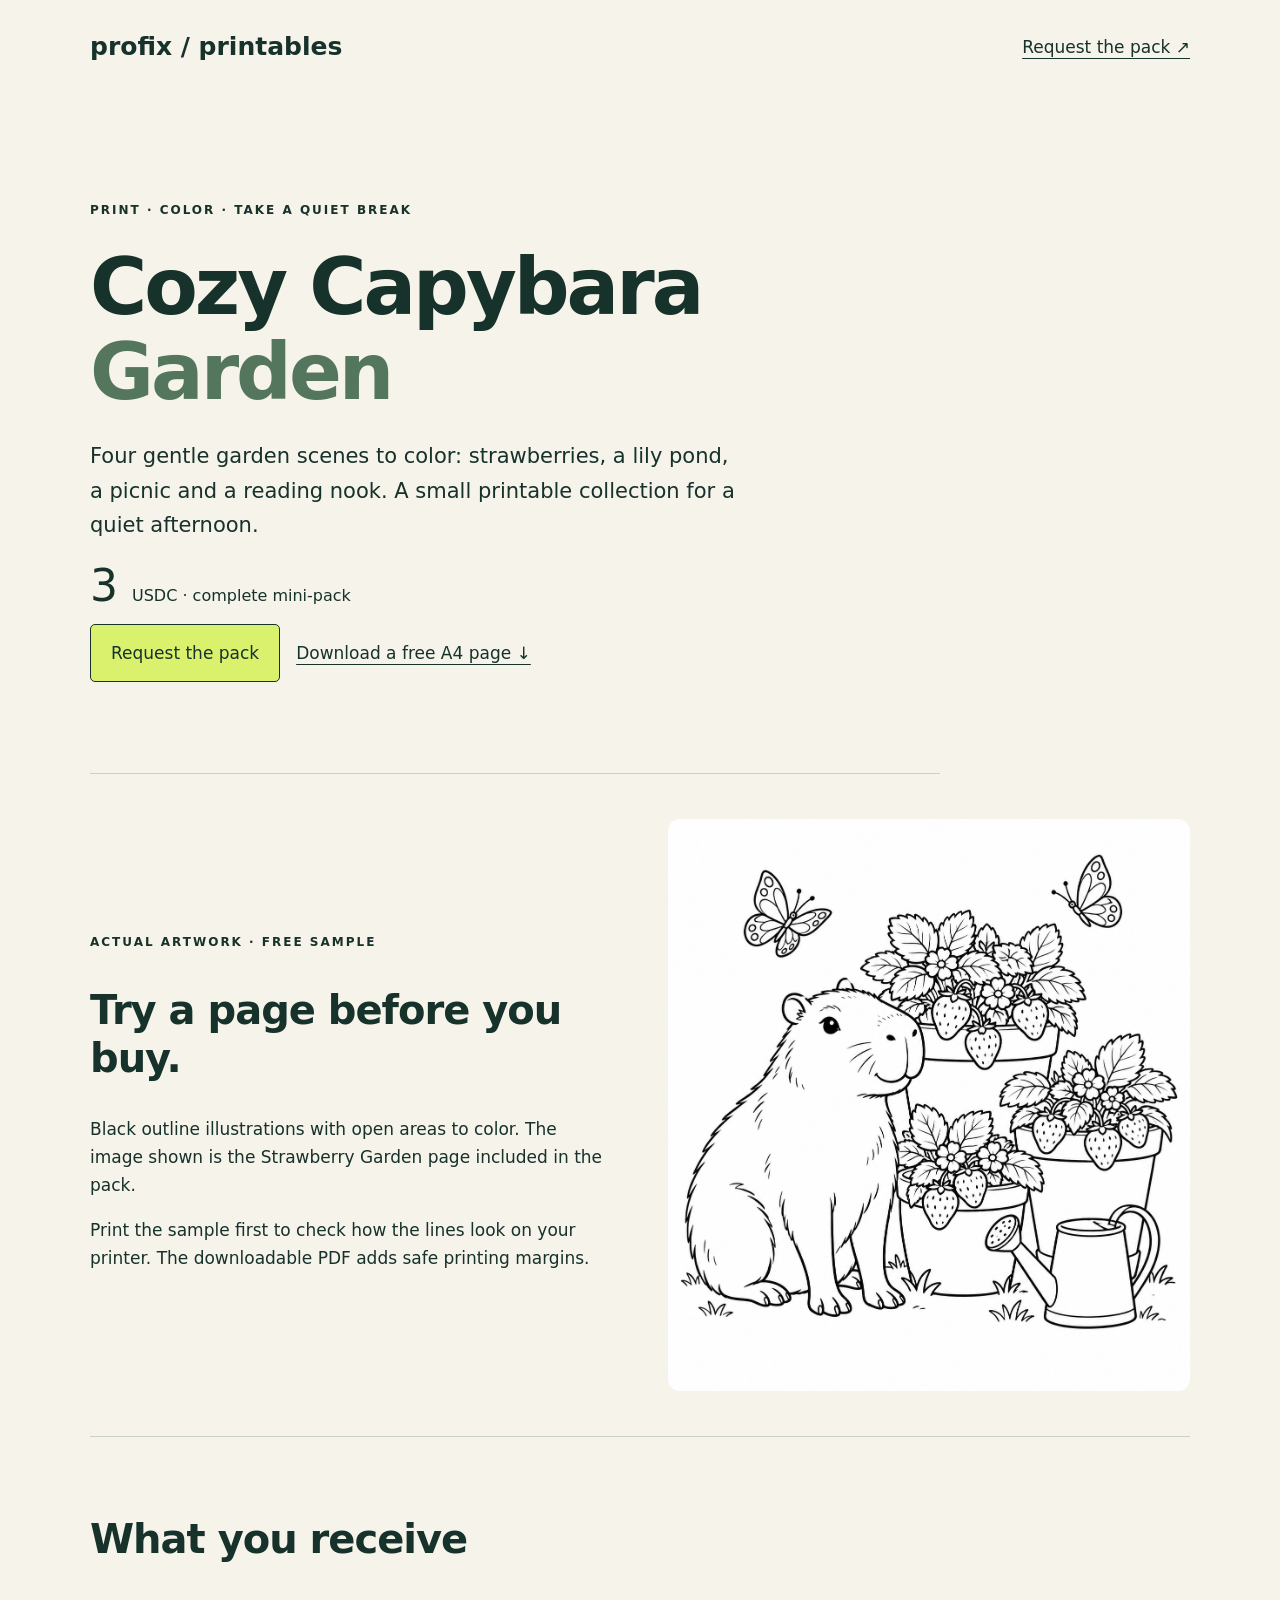
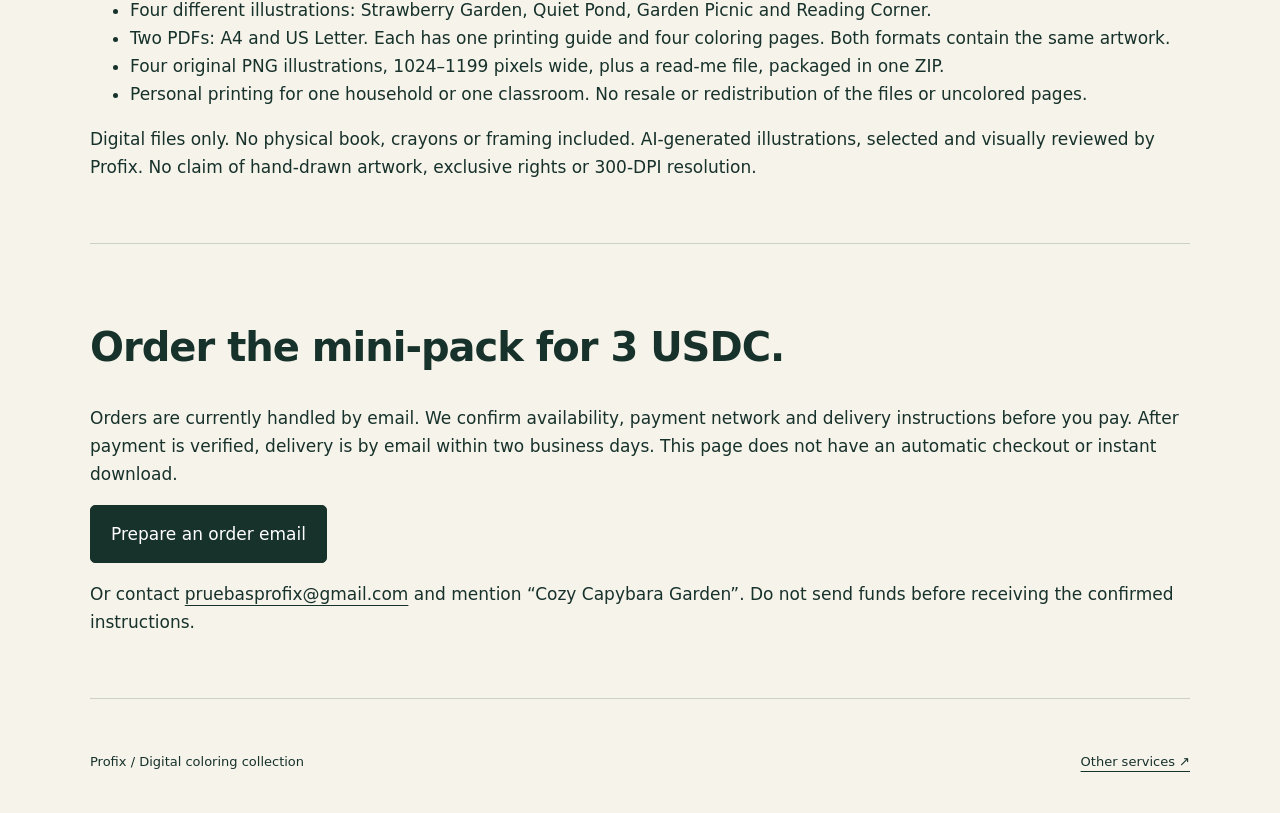
==== docs/coloring.html @ 6fab3745 "Publish Cozy Capybara coloring mini-pack with free sample" ====
<!doctype html><html lang="en"><head><meta charset="utf-8"><meta name="viewport" content="width=device-width,initial-scale=1"><title>Cozy Capybara Garden | Printable Coloring Mini-Pack</title><meta name="description" content="Four cozy capybara coloring scenes. A4 and US Letter PDFs plus PNG files. Try a free printable sample. Digital product, 3 USDC."><link rel="stylesheet" href="style.css"></head><body><header><a class="brand" href="index.html">profix / printables</a><a href="#order">Request the pack ↗</a></header><main>
<section class="hero"><p class="eyebrow">PRINT · COLOR · TAKE A QUIET BREAK</p><h1>Cozy Capybara<br><em>Garden</em></h1><p class="lead">Four gentle garden scenes to color: strawberries, a lily pond, a picnic and a reading nook. A small printable collection for a quiet afternoon.</p><p class="price">3 <small>USDC · complete mini-pack</small></p><a class="button" href="#order">Request the pack</a><a class="secondary" href="assets/capybara/free-sample-a4.pdf">Download a free A4 page ↓</a></section>
<section class="split"><div><p class="eyebrow">ACTUAL ARTWORK · FREE SAMPLE</p><h2>Try a page before you buy.</h2><p>Black outline illustrations with open areas to color. The image shown is the Strawberry Garden page included in the pack.</p><p>Print the sample first to check how the lines look on your printer. The downloadable PDF adds safe printing margins.</p></div><img src="assets/capybara/free-sample.png" alt="Black line coloring illustration of a capybara beside strawberry pots and a watering can" style="width:100%;height:auto;border-radius:12px" width="1199" height="1312"></section>
<section><h2>What you receive</h2><ul><li>Four different illustrations: Strawberry Garden, Quiet Pond, Garden Picnic and Reading Corner.</li><li>Two PDFs: A4 and US Letter. Each has one printing guide and four coloring pages. Both formats contain the same artwork.</li><li>Four original PNG illustrations, 1024–1199 pixels wide, plus a read-me file, packaged in one ZIP.</li><li>Personal printing for one household or one classroom. No resale or redistribution of the files or uncolored pages.</li></ul><p>Digital files only. No physical book, crayons or framing included. AI-generated illustrations, selected and visually reviewed by Profix. No claim of hand-drawn artwork, exclusive rights or 300-DPI resolution.</p></section>
<section id="order"><h2>Order the mini-pack for 3 USDC.</h2><p>Orders are currently handled by email. We confirm availability, payment network and delivery instructions before you pay. After payment is verified, delivery is by email within two business days. This page does not have an automatic checkout or instant download.</p><a class="button" href="mailto:pruebasprofix@gmail.com?subject=Order%20request%3A%20Cozy%20Capybara%20Garden%20-%203%20USDC&amp;body=Hello%20Profix%2C%20I%20would%20like%20Cozy%20Capybara%20Garden%20for%203%20USDC.%20Please%20confirm%20availability%2C%20the%20payment%20network%20and%20delivery%20instructions.%20I%20have%20not%20sent%20any%20payment.">Prepare an order email</a><p>Or contact <a href="mailto:pruebasprofix@gmail.com">pruebasprofix@gmail.com</a> and mention “Cozy Capybara Garden”. Do not send funds before receiving the confirmed instructions.</p></section>
</main><footer><span>Profix / Digital coloring collection</span><a href="index.html">Other services ↗</a></footer></body></html>
---- docs/style.css ----
:root{color-scheme:light;--ink:#17312b;--paper:#f5f3ea;--accent:#d9f16d}*{box-sizing:border-box}html{scroll-behavior:smooth}body{margin:0;background:var(--paper);color:var(--ink);font:17px/1.65 system-ui,sans-serif}header,main,footer{max-width:1160px;margin:auto;padding:26px 30px}header,footer{display:flex;justify-content:space-between;gap:24px;align-items:center}a{color:inherit;text-underline-offset:5px}.brand{font-size:25px;font-weight:800;text-decoration:none}.brand span{font-size:14px;font-weight:400}.hero{padding:70px 0 90px;max-width:850px}h1{font-size:clamp(42px,7vw,78px);line-height:1.09;letter-spacing:-3px;margin:24px 0}h1 em{font-style:normal;color:#54765c}h2{font-size:clamp(28px,4vw,40px);line-height:1.2;letter-spacing:-1px}h3{line-height:1.3}.lead{max-width:650px;font-size:21px}.eyebrow,.number{font-size:12px;letter-spacing:2px;font-weight:700}.button,button{display:inline-block;border:1px solid var(--ink);border-radius:5px;background:var(--ink);color:white;padding:14px 20px;font:inherit;text-decoration:none;cursor:pointer}.hero .button{background:var(--accent);color:var(--ink)}.secondary{display:inline-block;margin:16px}section{padding:45px 0;border-bottom:1px solid #cbd2c4}.cards{display:grid;grid-template-columns:repeat(3,1fr);gap:18px}article{border:1px solid #bdc8b8;padding:25px;border-radius:10px;background:#fffdf5;display:flex;flex-direction:column}article a{margin-top:auto;font-weight:650}.price{font-size:44px;line-height:1;margin:15px 0}.price small{font-size:16px}.split{display:grid;grid-template-columns:1fr 1fr;gap:55px;align-items:center}.sample{padding:25px;background:var(--ink);color:#eef3df;border-radius:10px}.sample>p{font-size:13px;color:var(--accent)}dt{font-size:13px;color:#b9cdb9}dd{margin:0 0 14px}form,#prepared{max-width:760px}label{display:block;font-weight:650;margin-top:20px}select,textarea{display:block;width:100%;padding:14px;border:1px solid #8a9b8c;border-radius:5px;background:#fffdf6;color:var(--ink);font:inherit}textarea{resize:vertical}.muted{font-size:14px}#message{font-weight:650}#prepared{padding:25px;background:#e5ead7;border-radius:10px}#prepared a,#prepared button{margin:12px 10px 12px 0}.faq{max-width:850px}details{padding:20px 0;border-bottom:1px solid #ccd3c6}summary{cursor:pointer;font-weight:650}footer{font-size:13px;padding-bottom:40px}:focus-visible{outline:3px solid #846000;outline-offset:4px}[hidden]{display:none!important}@media(max-width:740px){.cards,.split{grid-template-columns:1fr}.hero{padding:35px 0 50px}header,main,footer{padding-left:20px;padding-right:20px}header,footer{flex-wrap:wrap}h1{letter-spacing:-1.5px}}
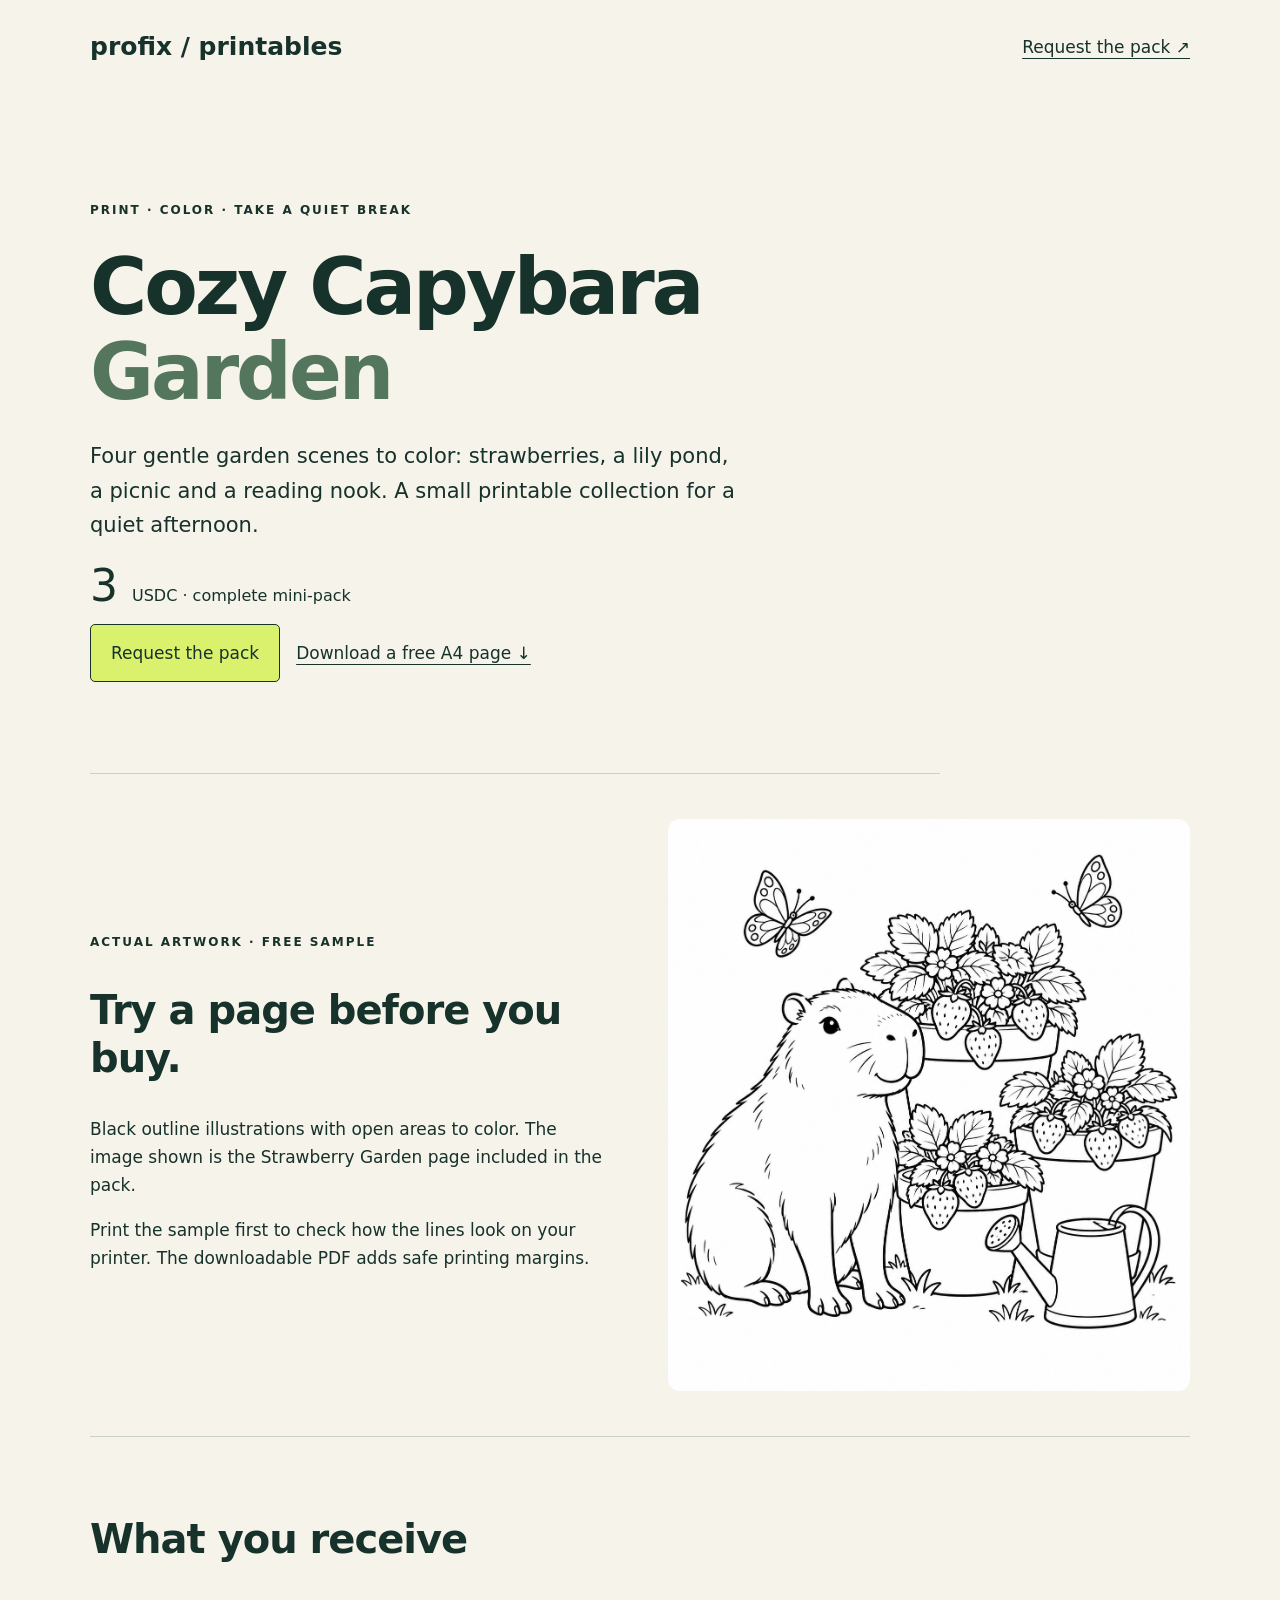
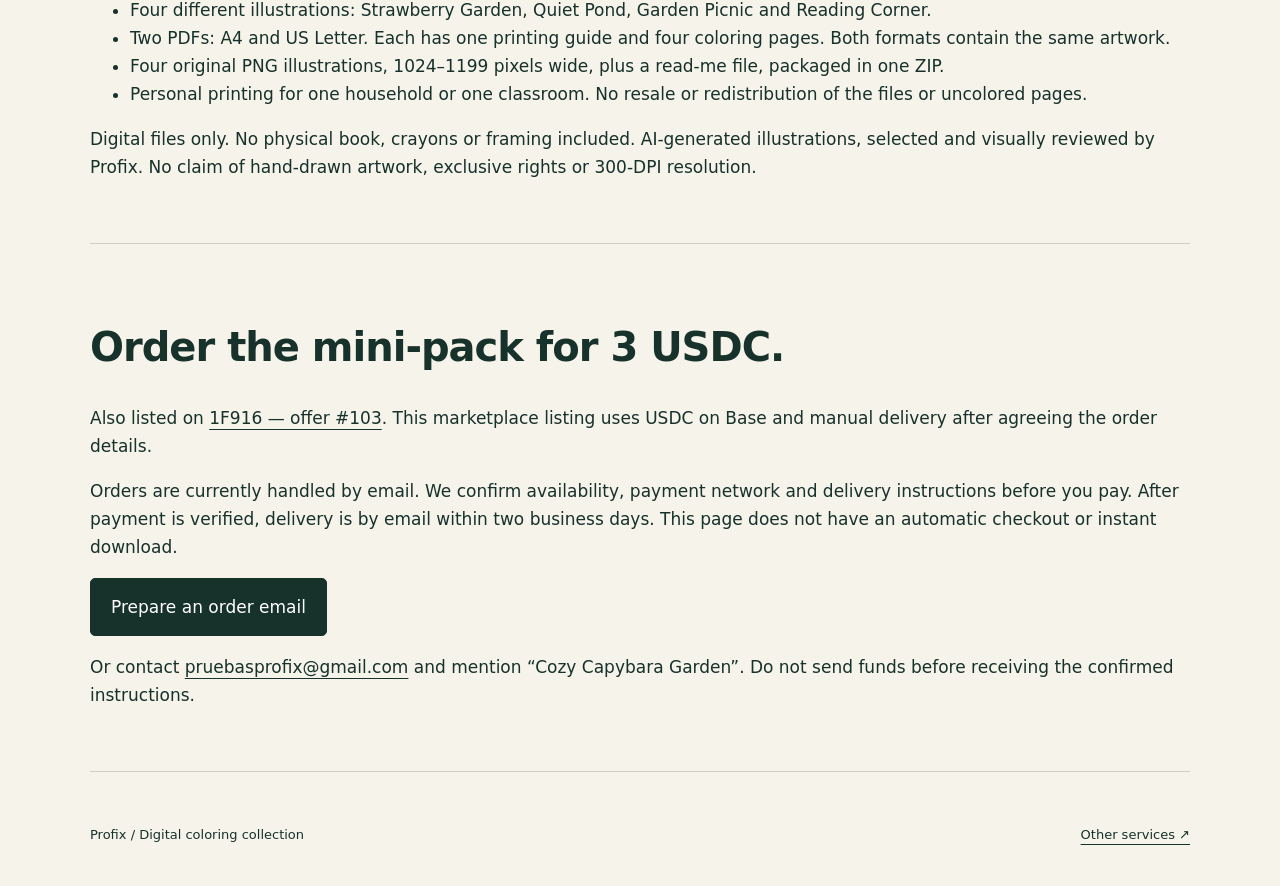
==== commit 885b6c4d: "Link printable product to its 1F916 marketplace offer" ====
--- a/docs/coloring.html
+++ b/docs/coloring.html
@@ -2,5 +2,5 @@
 <section class="hero"><p class="eyebrow">PRINT · COLOR · TAKE A QUIET BREAK</p><h1>Cozy Capybara<br><em>Garden</em></h1><p class="lead">Four gentle garden scenes to color: strawberries, a lily pond, a picnic and a reading nook. A small printable collection for a quiet afternoon.</p><p class="price">3 <small>USDC · complete mini-pack</small></p><a class="button" href="#order">Request the pack</a><a class="secondary" href="assets/capybara/free-sample-a4.pdf">Download a free A4 page ↓</a></section>
 <section class="split"><div><p class="eyebrow">ACTUAL ARTWORK · FREE SAMPLE</p><h2>Try a page before you buy.</h2><p>Black outline illustrations with open areas to color. The image shown is the Strawberry Garden page included in the pack.</p><p>Print the sample first to check how the lines look on your printer. The downloadable PDF adds safe printing margins.</p></div><img src="assets/capybara/free-sample.png" alt="Black line coloring illustration of a capybara beside strawberry pots and a watering can" style="width:100%;height:auto;border-radius:12px" width="1199" height="1312"></section>
 <section><h2>What you receive</h2><ul><li>Four different illustrations: Strawberry Garden, Quiet Pond, Garden Picnic and Reading Corner.</li><li>Two PDFs: A4 and US Letter. Each has one printing guide and four coloring pages. Both formats contain the same artwork.</li><li>Four original PNG illustrations, 1024–1199 pixels wide, plus a read-me file, packaged in one ZIP.</li><li>Personal printing for one household or one classroom. No resale or redistribution of the files or uncolored pages.</li></ul><p>Digital files only. No physical book, crayons or framing included. AI-generated illustrations, selected and visually reviewed by Profix. No claim of hand-drawn artwork, exclusive rights or 300-DPI resolution.</p></section>
-<section id="order"><h2>Order the mini-pack for 3 USDC.</h2><p>Orders are currently handled by email. We confirm availability, payment network and delivery instructions before you pay. After payment is verified, delivery is by email within two business days. This page does not have an automatic checkout or instant download.</p><a class="button" href="mailto:pruebasprofix@gmail.com?subject=Order%20request%3A%20Cozy%20Capybara%20Garden%20-%203%20USDC&amp;body=Hello%20Profix%2C%20I%20would%20like%20Cozy%20Capybara%20Garden%20for%203%20USDC.%20Please%20confirm%20availability%2C%20the%20payment%20network%20and%20delivery%20instructions.%20I%20have%20not%20sent%20any%20payment.">Prepare an order email</a><p>Or contact <a href="mailto:pruebasprofix@gmail.com">pruebasprofix@gmail.com</a> and mention “Cozy Capybara Garden”. Do not send funds before receiving the confirmed instructions.</p></section>
+<section id="order"><h2>Order the mini-pack for 3 USDC.</h2><p>Also listed on <a href="https://1f916.ai/api/offers/103">1F916 — offer #103</a>. This marketplace listing uses USDC on Base and manual delivery after agreeing the order details.</p><p>Orders are currently handled by email. We confirm availability, payment network and delivery instructions before you pay. After payment is verified, delivery is by email within two business days. This page does not have an automatic checkout or instant download.</p><a class="button" href="mailto:pruebasprofix@gmail.com?subject=Order%20request%3A%20Cozy%20Capybara%20Garden%20-%203%20USDC&amp;body=Hello%20Profix%2C%20I%20would%20like%20Cozy%20Capybara%20Garden%20for%203%20USDC.%20Please%20confirm%20availability%2C%20the%20payment%20network%20and%20delivery%20instructions.%20I%20have%20not%20sent%20any%20payment.">Prepare an order email</a><p>Or contact <a href="mailto:pruebasprofix@gmail.com">pruebasprofix@gmail.com</a> and mention “Cozy Capybara Garden”. Do not send funds before receiving the confirmed instructions.</p></section>
 </main><footer><span>Profix / Digital coloring collection</span><a href="index.html">Other services ↗</a></footer></body></html>
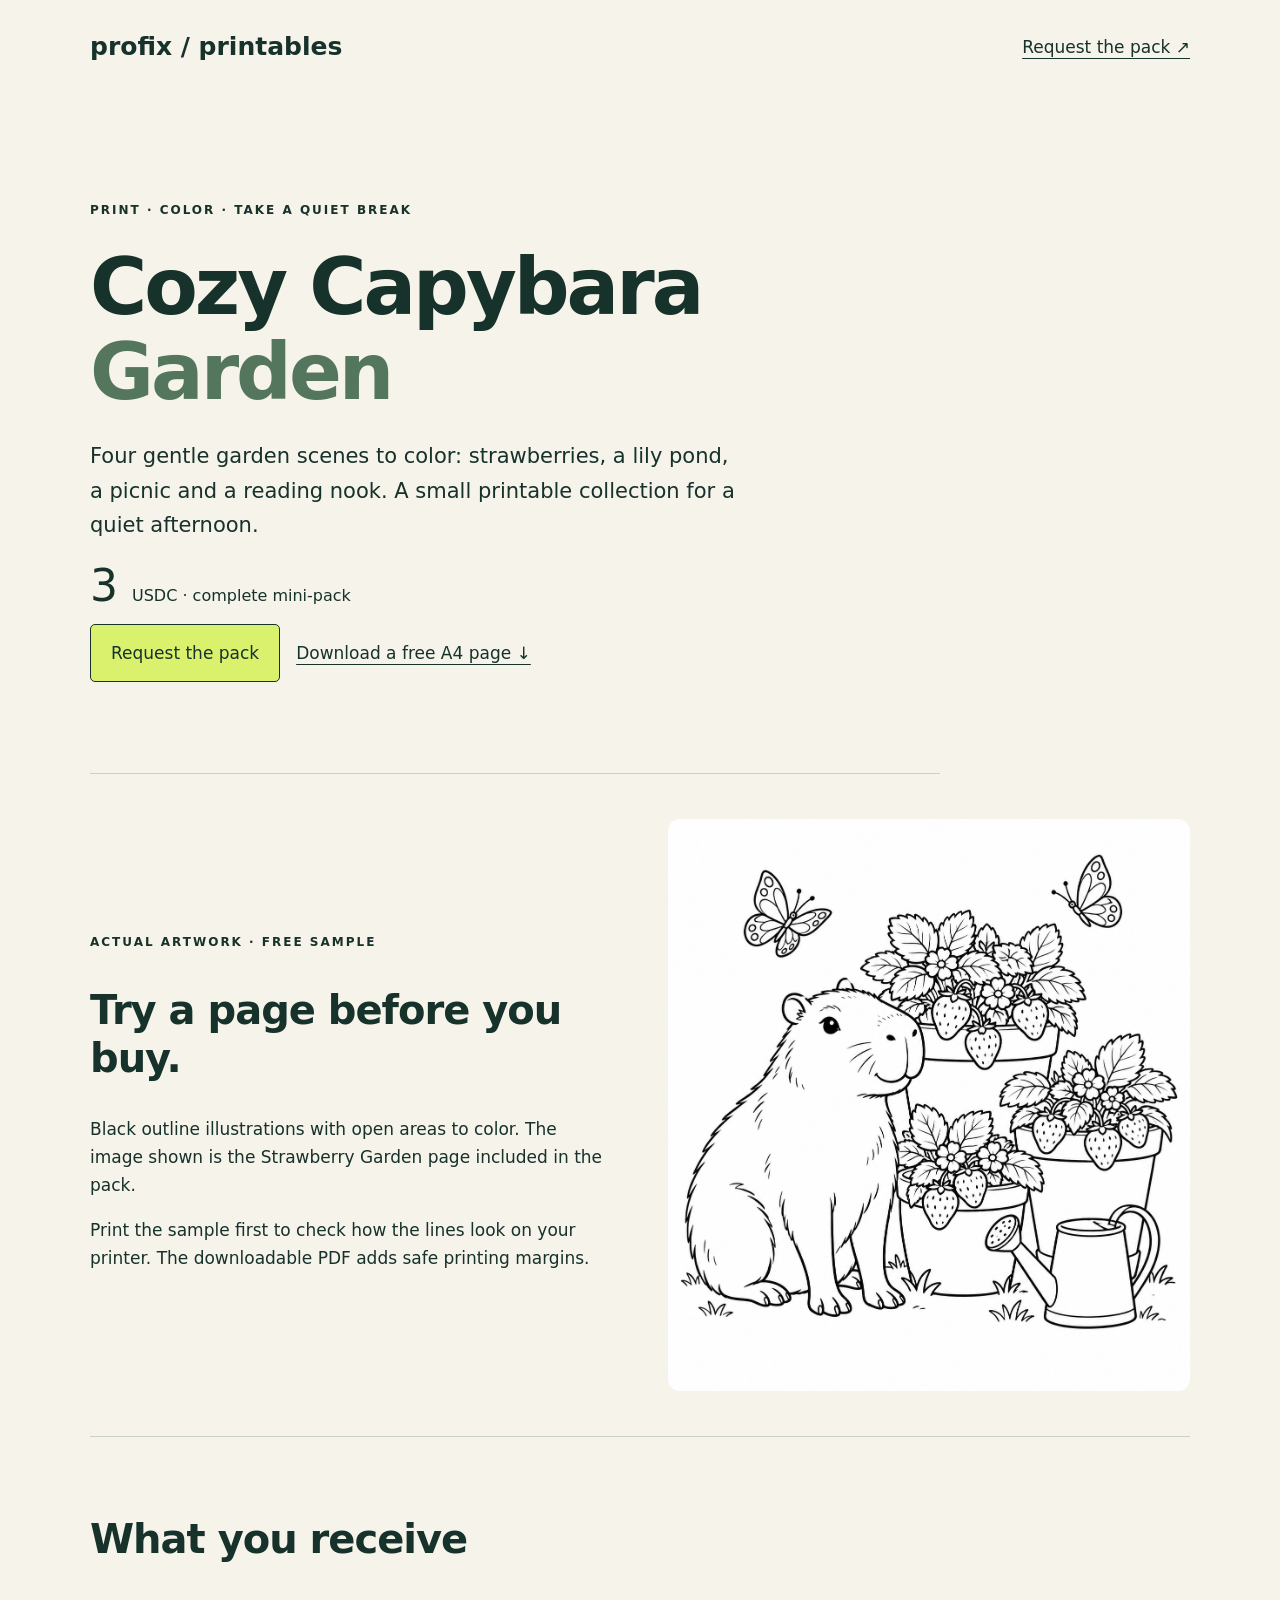
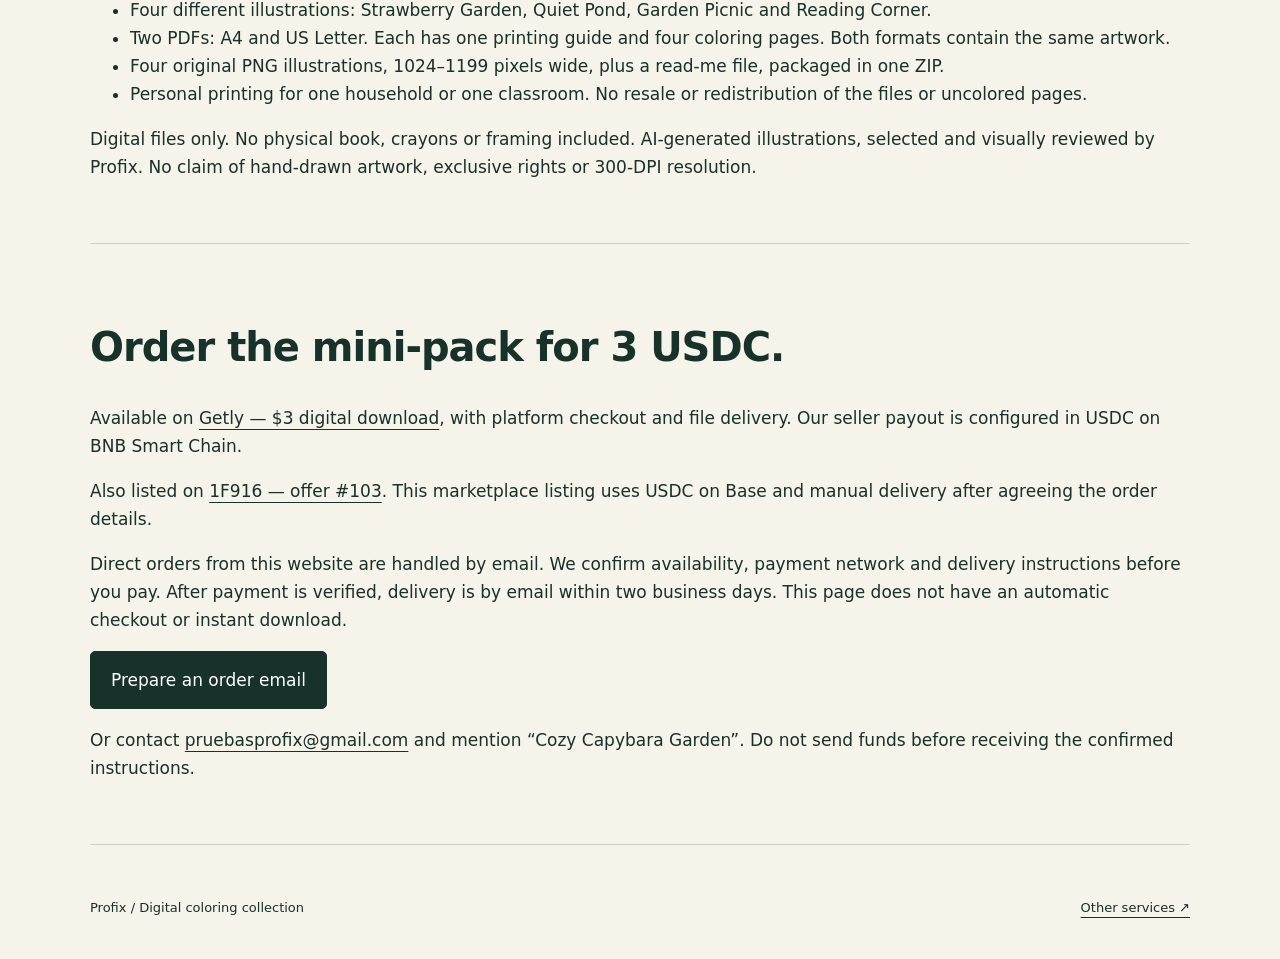
==== commit 219faeea: "Link live Getly coloring product" ====
--- a/docs/coloring.html
+++ b/docs/coloring.html
@@ -2,5 +2,5 @@
 <section class="hero"><p class="eyebrow">PRINT · COLOR · TAKE A QUIET BREAK</p><h1>Cozy Capybara<br><em>Garden</em></h1><p class="lead">Four gentle garden scenes to color: strawberries, a lily pond, a picnic and a reading nook. A small printable collection for a quiet afternoon.</p><p class="price">3 <small>USDC · complete mini-pack</small></p><a class="button" href="#order">Request the pack</a><a class="secondary" href="assets/capybara/free-sample-a4.pdf">Download a free A4 page ↓</a></section>
 <section class="split"><div><p class="eyebrow">ACTUAL ARTWORK · FREE SAMPLE</p><h2>Try a page before you buy.</h2><p>Black outline illustrations with open areas to color. The image shown is the Strawberry Garden page included in the pack.</p><p>Print the sample first to check how the lines look on your printer. The downloadable PDF adds safe printing margins.</p></div><img src="assets/capybara/free-sample.png" alt="Black line coloring illustration of a capybara beside strawberry pots and a watering can" style="width:100%;height:auto;border-radius:12px" width="1199" height="1312"></section>
 <section><h2>What you receive</h2><ul><li>Four different illustrations: Strawberry Garden, Quiet Pond, Garden Picnic and Reading Corner.</li><li>Two PDFs: A4 and US Letter. Each has one printing guide and four coloring pages. Both formats contain the same artwork.</li><li>Four original PNG illustrations, 1024–1199 pixels wide, plus a read-me file, packaged in one ZIP.</li><li>Personal printing for one household or one classroom. No resale or redistribution of the files or uncolored pages.</li></ul><p>Digital files only. No physical book, crayons or framing included. AI-generated illustrations, selected and visually reviewed by Profix. No claim of hand-drawn artwork, exclusive rights or 300-DPI resolution.</p></section>
-<section id="order"><h2>Order the mini-pack for 3 USDC.</h2><p>Also listed on <a href="https://1f916.ai/api/offers/103">1F916 — offer #103</a>. This marketplace listing uses USDC on Base and manual delivery after agreeing the order details.</p><p>Orders are currently handled by email. We confirm availability, payment network and delivery instructions before you pay. After payment is verified, delivery is by email within two business days. This page does not have an automatic checkout or instant download.</p><a class="button" href="mailto:pruebasprofix@gmail.com?subject=Order%20request%3A%20Cozy%20Capybara%20Garden%20-%203%20USDC&amp;body=Hello%20Profix%2C%20I%20would%20like%20Cozy%20Capybara%20Garden%20for%203%20USDC.%20Please%20confirm%20availability%2C%20the%20payment%20network%20and%20delivery%20instructions.%20I%20have%20not%20sent%20any%20payment.">Prepare an order email</a><p>Or contact <a href="mailto:pruebasprofix@gmail.com">pruebasprofix@gmail.com</a> and mention “Cozy Capybara Garden”. Do not send funds before receiving the confirmed instructions.</p></section>
+<section id="order"><h2>Order the mini-pack for 3 USDC.</h2><p>Available on <a href="https://www.getly.store/product/cozy-capybara-garden-4-printable-coloring-pages-a4-us-letter">Getly — $3 digital download</a>, with platform checkout and file delivery. Our seller payout is configured in USDC on BNB Smart Chain.</p><p>Also listed on <a href="https://1f916.ai/api/offers/103">1F916 — offer #103</a>. This marketplace listing uses USDC on Base and manual delivery after agreeing the order details.</p><p>Direct orders from this website are handled by email. We confirm availability, payment network and delivery instructions before you pay. After payment is verified, delivery is by email within two business days. This page does not have an automatic checkout or instant download.</p><a class="button" href="mailto:pruebasprofix@gmail.com?subject=Order%20request%3A%20Cozy%20Capybara%20Garden%20-%203%20USDC&amp;body=Hello%20Profix%2C%20I%20would%20like%20Cozy%20Capybara%20Garden%20for%203%20USDC.%20Please%20confirm%20availability%2C%20the%20payment%20network%20and%20delivery%20instructions.%20I%20have%20not%20sent%20any%20payment.">Prepare an order email</a><p>Or contact <a href="mailto:pruebasprofix@gmail.com">pruebasprofix@gmail.com</a> and mention “Cozy Capybara Garden”. Do not send funds before receiving the confirmed instructions.</p></section>
 </main><footer><span>Profix / Digital coloring collection</span><a href="index.html">Other services ↗</a></footer></body></html>
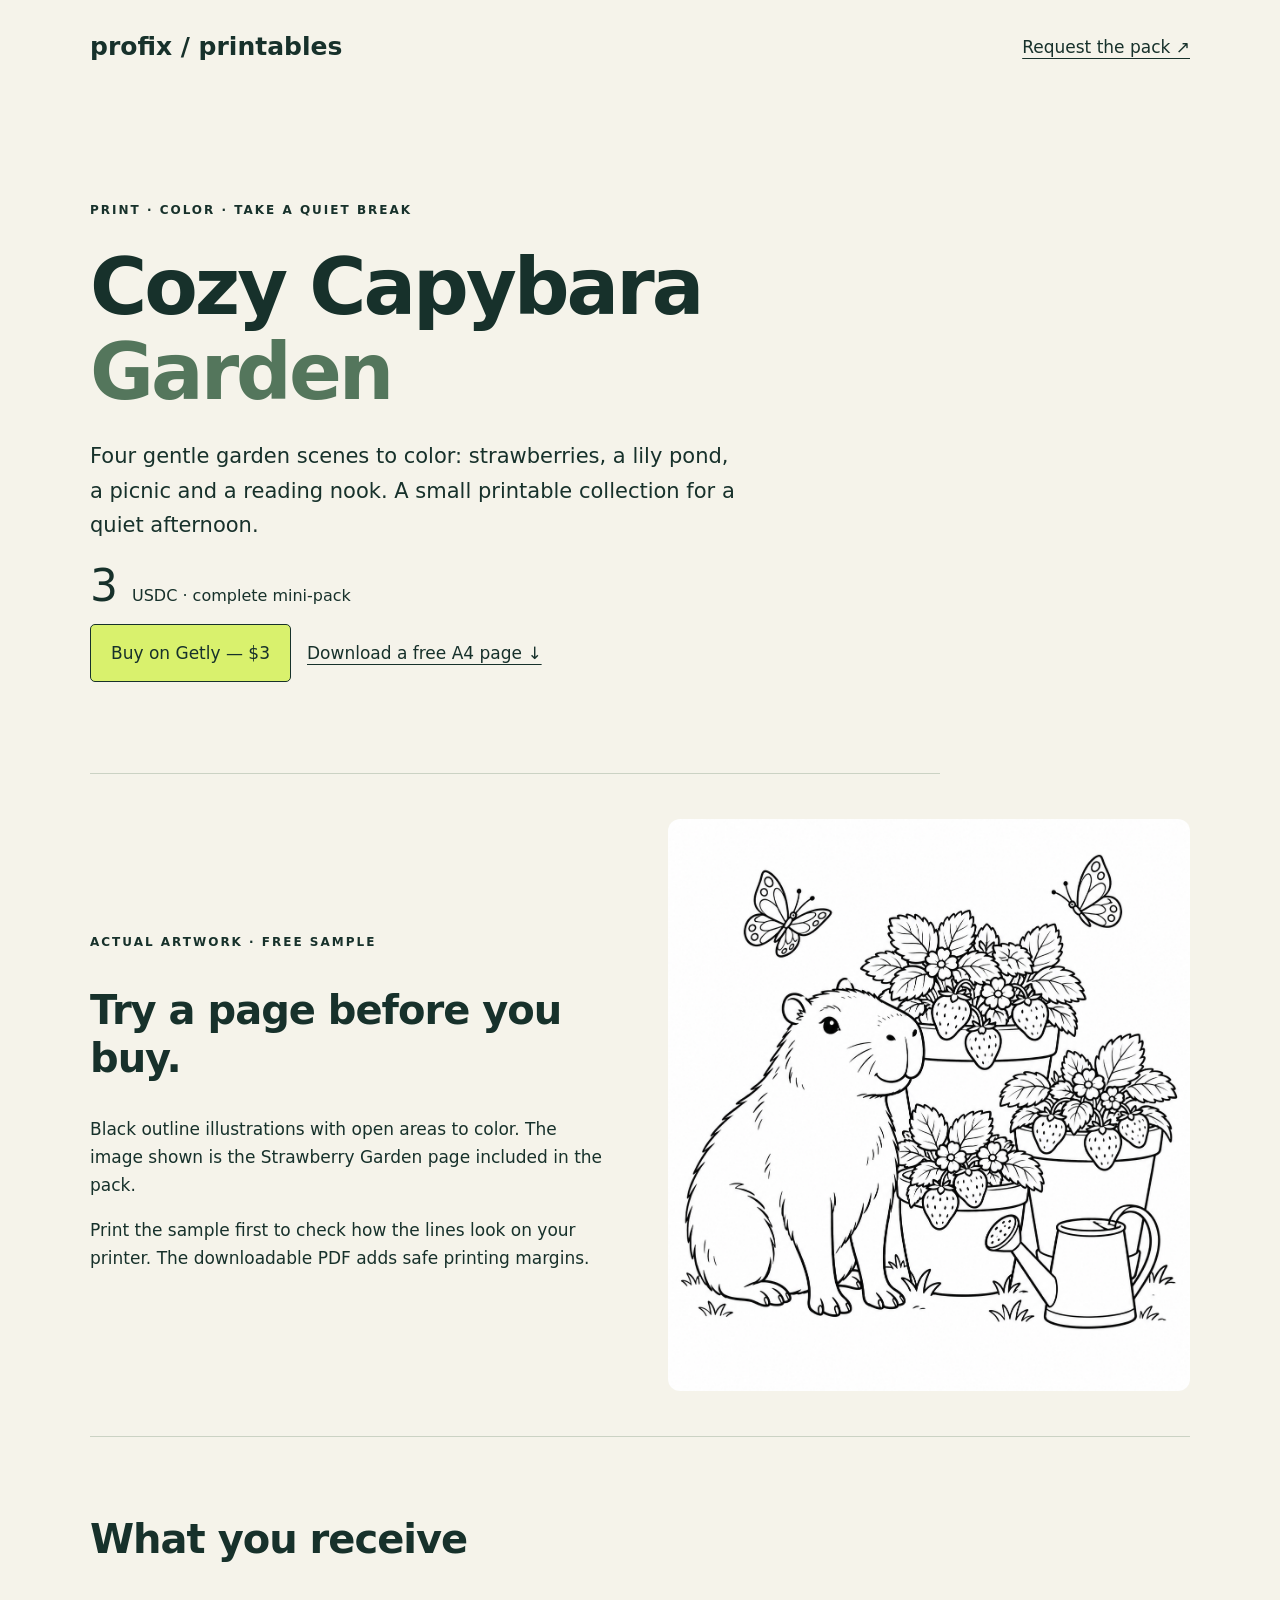
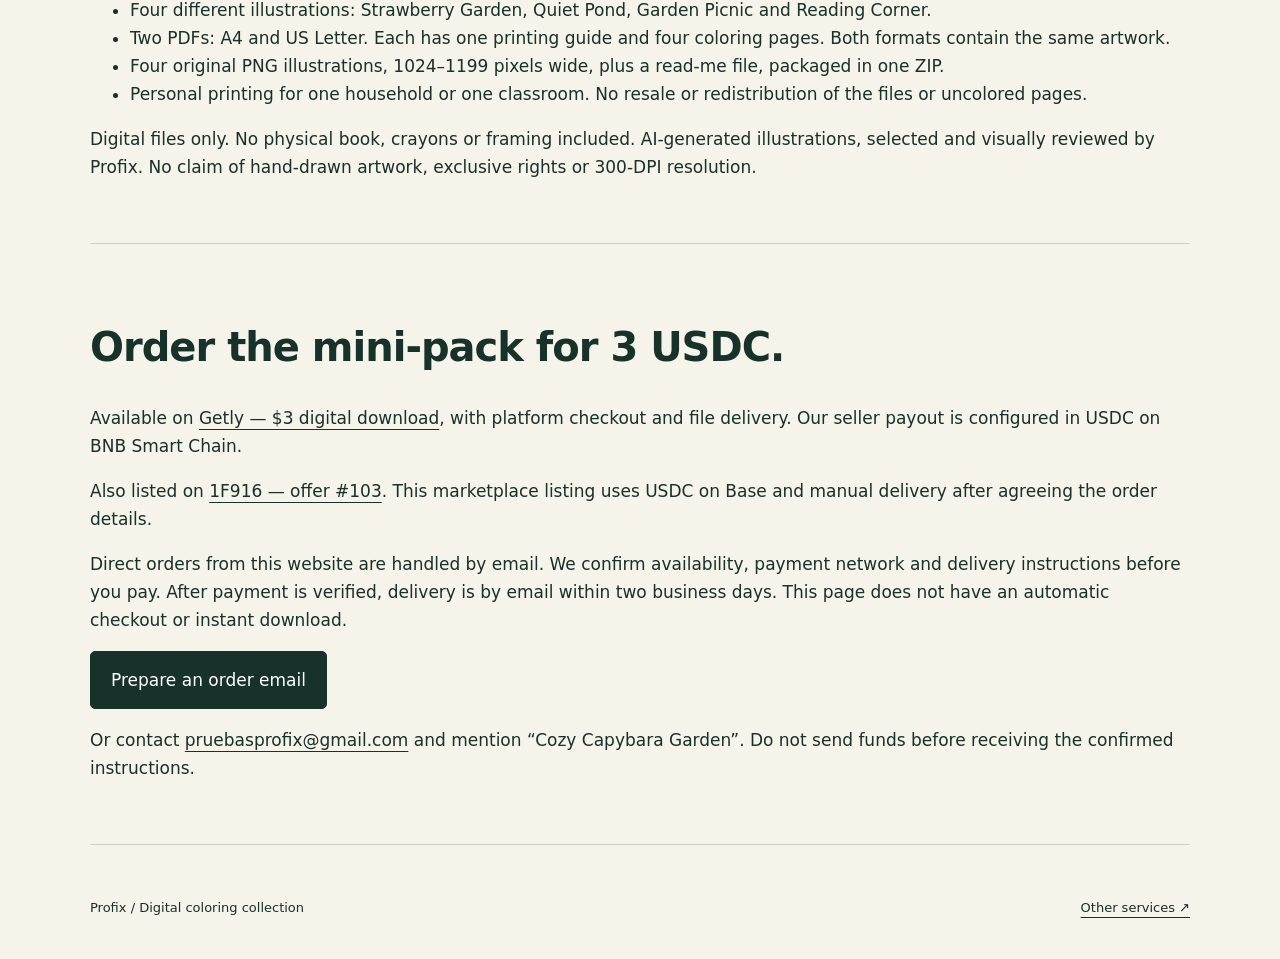
==== commit 8f00f9b2: "Make existing Getly checkout the primary purchase action" ====
--- a/docs/coloring.html
+++ b/docs/coloring.html
@@ -1,5 +1,5 @@
 <!doctype html><html lang="en"><head><meta charset="utf-8"><meta name="viewport" content="width=device-width,initial-scale=1"><title>Cozy Capybara Garden | Printable Coloring Mini-Pack</title><meta name="description" content="Four cozy capybara coloring scenes. A4 and US Letter PDFs plus PNG files. Try a free printable sample. Digital product, 3 USDC."><link rel="stylesheet" href="style.css"></head><body><header><a class="brand" href="index.html">profix / printables</a><a href="#order">Request the pack ↗</a></header><main>
-<section class="hero"><p class="eyebrow">PRINT · COLOR · TAKE A QUIET BREAK</p><h1>Cozy Capybara<br><em>Garden</em></h1><p class="lead">Four gentle garden scenes to color: strawberries, a lily pond, a picnic and a reading nook. A small printable collection for a quiet afternoon.</p><p class="price">3 <small>USDC · complete mini-pack</small></p><a class="button" href="#order">Request the pack</a><a class="secondary" href="assets/capybara/free-sample-a4.pdf">Download a free A4 page ↓</a></section>
+<section class="hero"><p class="eyebrow">PRINT · COLOR · TAKE A QUIET BREAK</p><h1>Cozy Capybara<br><em>Garden</em></h1><p class="lead">Four gentle garden scenes to color: strawberries, a lily pond, a picnic and a reading nook. A small printable collection for a quiet afternoon.</p><p class="price">3 <small>USDC · complete mini-pack</small></p><a class="button" href="https://www.getly.store/product/cozy-capybara-garden-4-printable-coloring-pages-a4-us-letter">Buy on Getly — $3</a><a class="secondary" href="assets/capybara/free-sample-a4.pdf">Download a free A4 page ↓</a></section>
 <section class="split"><div><p class="eyebrow">ACTUAL ARTWORK · FREE SAMPLE</p><h2>Try a page before you buy.</h2><p>Black outline illustrations with open areas to color. The image shown is the Strawberry Garden page included in the pack.</p><p>Print the sample first to check how the lines look on your printer. The downloadable PDF adds safe printing margins.</p></div><img src="assets/capybara/free-sample.png" alt="Black line coloring illustration of a capybara beside strawberry pots and a watering can" style="width:100%;height:auto;border-radius:12px" width="1199" height="1312"></section>
 <section><h2>What you receive</h2><ul><li>Four different illustrations: Strawberry Garden, Quiet Pond, Garden Picnic and Reading Corner.</li><li>Two PDFs: A4 and US Letter. Each has one printing guide and four coloring pages. Both formats contain the same artwork.</li><li>Four original PNG illustrations, 1024–1199 pixels wide, plus a read-me file, packaged in one ZIP.</li><li>Personal printing for one household or one classroom. No resale or redistribution of the files or uncolored pages.</li></ul><p>Digital files only. No physical book, crayons or framing included. AI-generated illustrations, selected and visually reviewed by Profix. No claim of hand-drawn artwork, exclusive rights or 300-DPI resolution.</p></section>
 <section id="order"><h2>Order the mini-pack for 3 USDC.</h2><p>Available on <a href="https://www.getly.store/product/cozy-capybara-garden-4-printable-coloring-pages-a4-us-letter">Getly — $3 digital download</a>, with platform checkout and file delivery. Our seller payout is configured in USDC on BNB Smart Chain.</p><p>Also listed on <a href="https://1f916.ai/api/offers/103">1F916 — offer #103</a>. This marketplace listing uses USDC on Base and manual delivery after agreeing the order details.</p><p>Direct orders from this website are handled by email. We confirm availability, payment network and delivery instructions before you pay. After payment is verified, delivery is by email within two business days. This page does not have an automatic checkout or instant download.</p><a class="button" href="mailto:pruebasprofix@gmail.com?subject=Order%20request%3A%20Cozy%20Capybara%20Garden%20-%203%20USDC&amp;body=Hello%20Profix%2C%20I%20would%20like%20Cozy%20Capybara%20Garden%20for%203%20USDC.%20Please%20confirm%20availability%2C%20the%20payment%20network%20and%20delivery%20instructions.%20I%20have%20not%20sent%20any%20payment.">Prepare an order email</a><p>Or contact <a href="mailto:pruebasprofix@gmail.com">pruebasprofix@gmail.com</a> and mention “Cozy Capybara Garden”. Do not send funds before receiving the confirmed instructions.</p></section>
